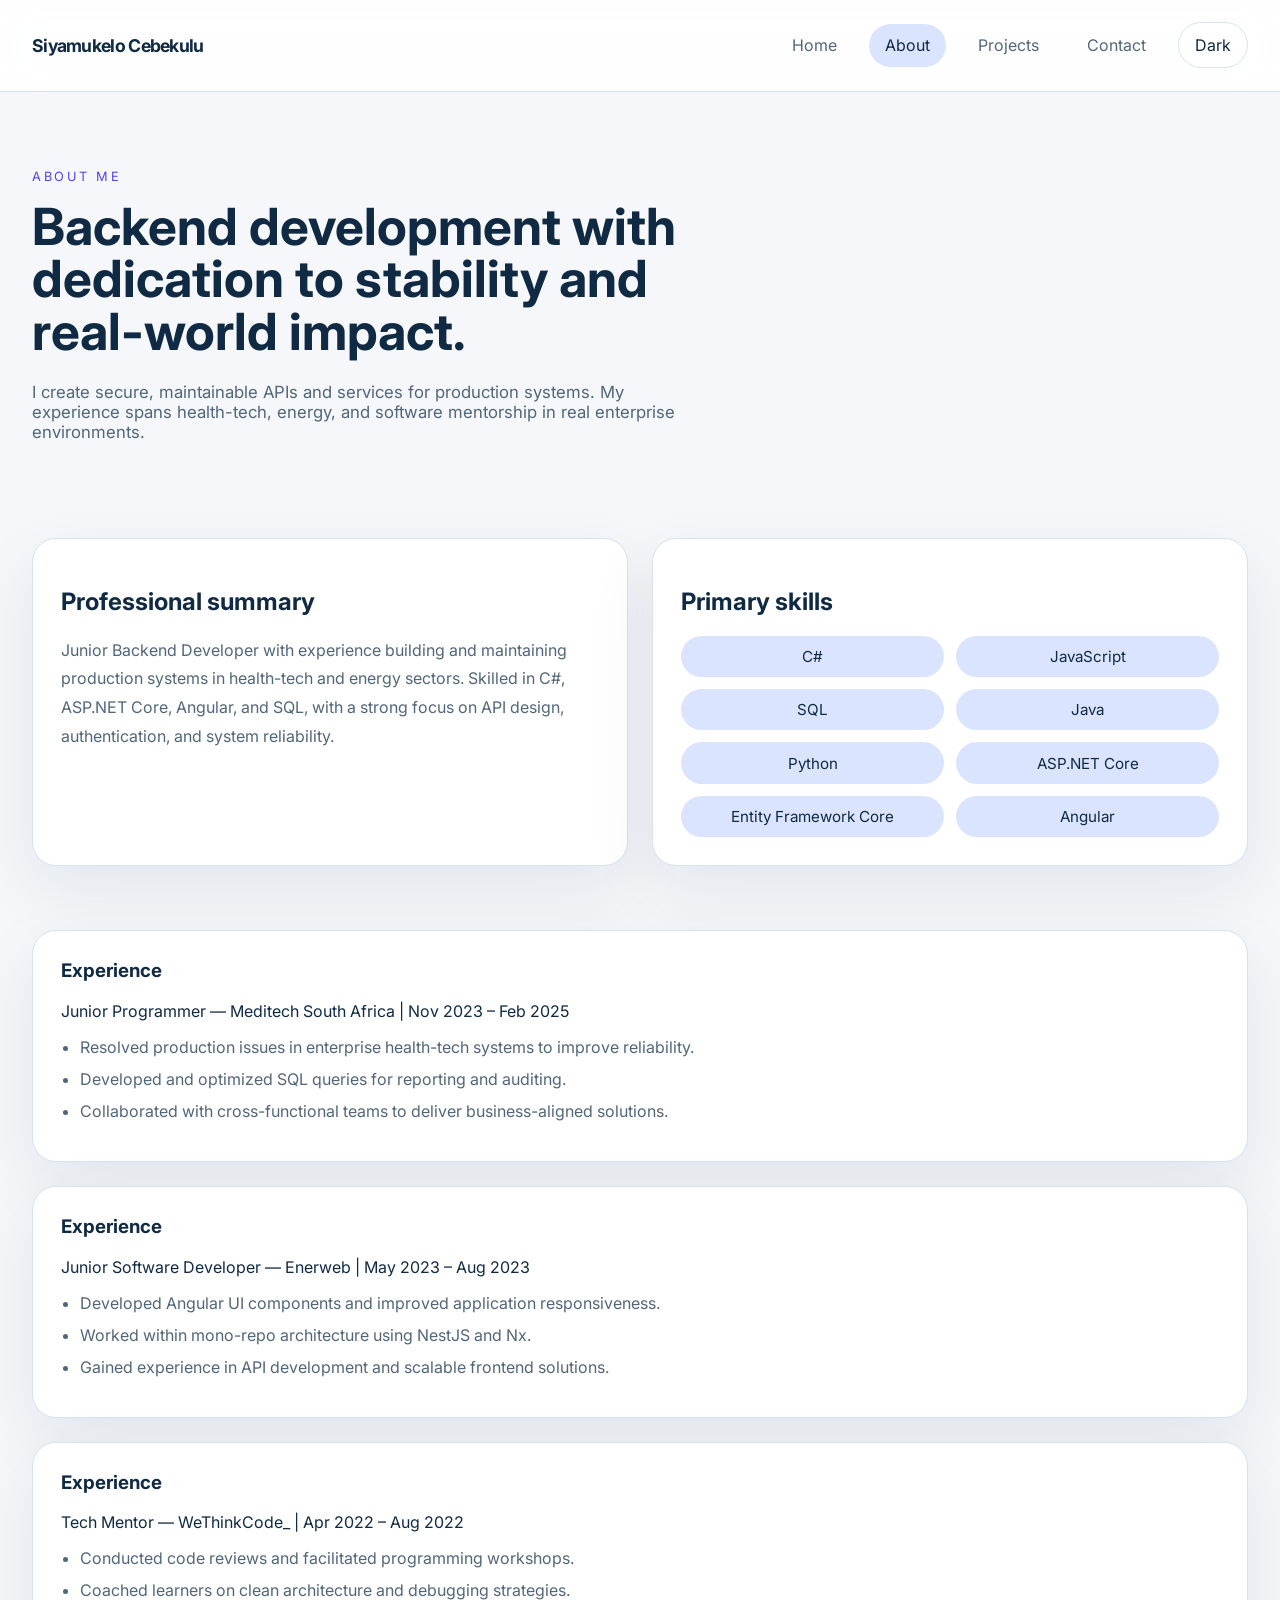
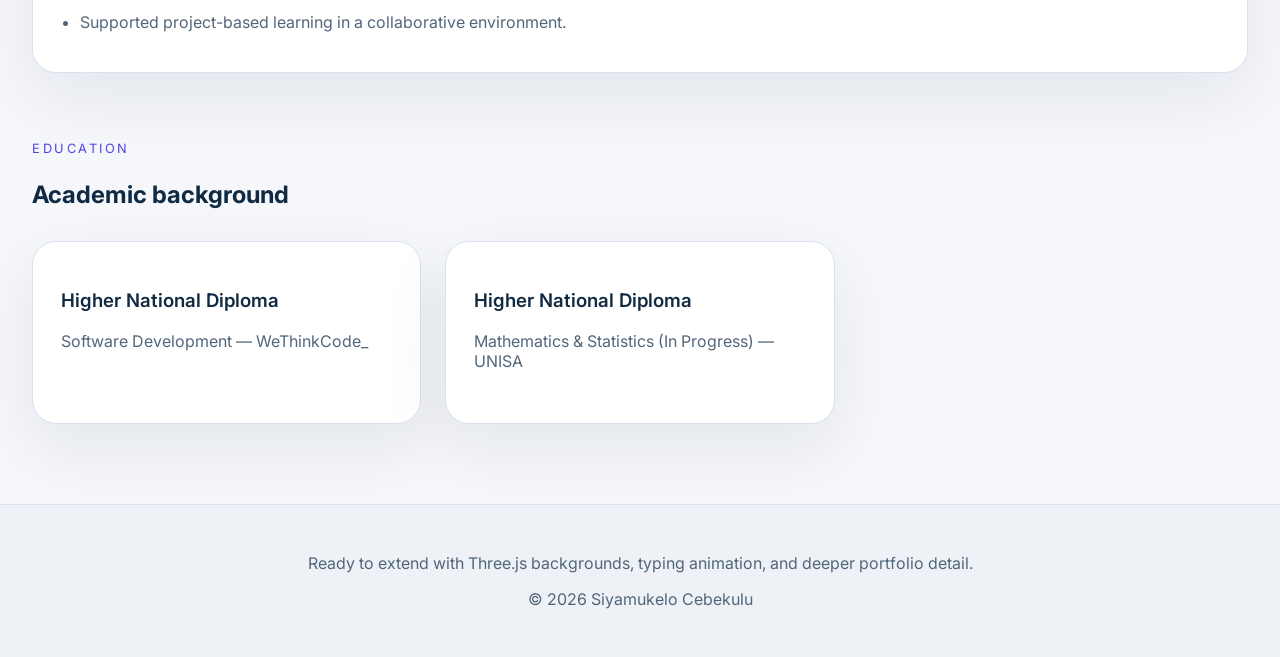
==== about.html @ 6a5db065 "Update portfolio with responsive multi-page layout, dark mode, contact validation, and hero illustra" ====
<!DOCTYPE html>
<html lang="en">
<head>
  <meta charset="UTF-8" />
  <meta name="viewport" content="width=device-width, initial-scale=1.0" />
  <title>About • Siyamukelo Cebekulu</title>
  <link rel="preconnect" href="https://fonts.googleapis.com" />
  <link rel="preconnect" href="https://fonts.gstatic.com" crossorigin />
  <link href="https://fonts.googleapis.com/css2?family=Inter:wght@300;400;500;600;700&family=Space+Grotesk:wght@400;500;600;700&display=swap" rel="stylesheet" />
  <link rel="stylesheet" href="css/style.css" />
</head>
<body>
  <div class="page-shell">
    <header class="site-header">
      <div class="brand">
        <a href="index.html">Siyamukelo Cebekulu</a>
      </div>
      <button class="nav-toggle" aria-label="Open navigation menu">
        <span></span>
        <span></span>
        <span></span>
      </button>
      <nav class="site-nav">
        <a href="index.html" class="nav-link">Home</a>
        <a href="about.html" class="nav-link active">About</a>
        <a href="projects.html" class="nav-link">Projects</a>
        <a href="contact.html" class="nav-link">Contact</a>
        <button class="theme-toggle" aria-label="Toggle dark mode">Dark</button>
      </nav>
    </header>

    <main>
      <section class="hero">
        <div class="hero-copy">
          <p class="eyebrow">About Me</p>
          <h1>Backend development with dedication to stability and real-world impact.</h1>
          <p class="hero-text">I create secure, maintainable APIs and services for production systems. My experience spans health-tech, energy, and software mentorship in real enterprise environments.</p>
        </div>
      </section>

      <section class="summary-grid">
        <article class="card summary-card">
          <h2>Professional summary</h2>
          <p>Junior Backend Developer with experience building and maintaining production systems in health-tech and energy sectors. Skilled in C#, ASP.NET Core, Angular, and SQL, with a strong focus on API design, authentication, and system reliability.</p>
        </article>

        <article class="card skills-card">
          <h2>Primary skills</h2>
          <div class="skill-list">
            <span>C#</span>
            <span>JavaScript</span>
            <span>SQL</span>
            <span>Java</span>
            <span>Python</span>
            <span>ASP.NET Core</span>
            <span>Entity Framework Core</span>
            <span>Angular</span>
          </div>
        </article>
      </section>

      <section class="featured-grid">
        <article class="card feature-card">
          <h3>Experience</h3>
          <p>Junior Programmer — Meditech South Africa | Nov 2023 – Feb 2025</p>
          <ul>
            <li>Resolved production issues in enterprise health-tech systems to improve reliability.</li>
            <li>Developed and optimized SQL queries for reporting and auditing.</li>
            <li>Collaborated with cross-functional teams to deliver business-aligned solutions.</li>
          </ul>
        </article>

        <article class="card feature-card">
          <h3>Experience</h3>
          <p>Junior Software Developer — Enerweb | May 2023 – Aug 2023</p>
          <ul>
            <li>Developed Angular UI components and improved application responsiveness.</li>
            <li>Worked within mono-repo architecture using NestJS and Nx.</li>
            <li>Gained experience in API development and scalable frontend solutions.</li>
          </ul>
        </article>

        <article class="card feature-card">
          <h3>Experience</h3>
          <p>Tech Mentor — WeThinkCode_ | Apr 2022 – Aug 2022</p>
          <ul>
            <li>Conducted code reviews and facilitated programming workshops.</li>
            <li>Coached learners on clean architecture and debugging strategies.</li>
            <li>Supported project-based learning in a collaborative environment.</li>
          </ul>
        </article>
      </section>

      <section class="reviews-section">
        <div class="section-header">
          <span class="eyebrow">Education</span>
          <h2>Academic background</h2>
        </div>
        <div class="review-grid">
          <div class="card review-card">
            <h3>Higher National Diploma</h3>
            <p>Software Development — WeThinkCode_</p>
          </div>
          <div class="card review-card">
            <h3>Higher National Diploma</h3>
            <p>Mathematics & Statistics (In Progress) — UNISA</p>
          </div>
        </div>
      </section>
    </main>

    <footer class="site-footer">
      <p>Ready to extend with Three.js backgrounds, typing animation, and deeper portfolio detail.</p>
      <p>© 2026 Siyamukelo Cebekulu</p>
    </footer>
  </div>
  <script src="js/main.js" defer></script>
</body>
</html>
---- css/style.css ----
﻿:root {
    --bg: #f5f7fb;
    --surface: #ffffff;
    --surface-strong: #eef2f7;
    --text: #102a43;
    --muted: #52667a;
    --accent: #4f46e5;
    --accent-soft: #dbe4ff;
    --border: #d8e2ef;
    --shadow: 0 24px 68px rgba(15, 23, 42, 0.08);
    --radius: 24px;
}

body {
    margin: 0;
    font-family: 'Inter', system-ui, sans-serif;
    background: var(--bg);
    color: var(--text);
    min-height: 100vh;
}

body.dark-mode {
    --bg: #08090f;
    --surface: #11141e;
    --surface-strong: #181c2c;
    --text: #f4f7ff;
    --muted: #98a5c2;
    --accent: #6d9dff;
    --accent-soft: #2a3151;
    --border: #29314d;
    --shadow: 0 24px 68px rgba(0, 0, 0, 0.35);
}

* {
    box-sizing: border-box;
}

img {
    max-width: 100%;
    display: block;
}

a {
    color: inherit;
}

button,
input,
textarea {
    font: inherit;
}

.page-shell {
    min-height: 100vh;
    display: flex;
    flex-direction: column;
}

.site-header {
    position: sticky;
    top: 0;
    z-index: 20;
    display: flex;
    align-items: center;
    justify-content: space-between;
    gap: 1rem;
    padding: 1.4rem 2rem;
    background: rgba(255, 255, 255, 0.88);
    border-bottom: 1px solid var(--border);
    backdrop-filter: blur(18px);
}

body.dark-mode .site-header {
    background: rgba(16, 18, 29, 0.88);
}

.brand a {
    text-decoration: none;
    font-size: 1.1rem;
    font-weight: 700;
    letter-spacing: -0.04em;
}

.nav-toggle {
    display: none;
    width: 2rem;
    height: 2rem;
    border: none;
    background: transparent;
    cursor: pointer;
    flex-direction: column;
    justify-content: space-between;
}

.nav-toggle span {
    display: block;
    width: 100%;
    height: 3px;
    border-radius: 999px;
    background: var(--text);
}

.site-nav {
    display: flex;
    align-items: center;
    gap: 1rem;
    flex-wrap: wrap;
}

.site-nav .nav-link {
    text-decoration: none;
    color: var(--muted);
    padding: 0.7rem 1rem;
    border-radius: 999px;
    transition: background 0.2s ease, color 0.2s ease;
}

.site-nav .nav-link.active,
.site-nav .nav-link:hover {
    background: var(--accent-soft);
    color: var(--text);
}

.theme-toggle {
    border: 1px solid var(--border);
    border-radius: 999px;
    padding: 0.75rem 1rem;
    background: var(--surface);
    color: var(--text);
    cursor: pointer;
    transition: transform 0.2s ease, background 0.2s ease;
}

.theme-toggle:hover {
    transform: translateY(-1px);
}

main {
    flex: 1;
}

.hero {
    display: grid;
    gap: 2rem;
    align-items: center;
    padding: 4rem 2rem 2rem;
}

.hero.hero-landing {
    grid-template-columns: 1.3fr 1fr;
}

.hero-copy {
    max-width: 650px;
}

.eyebrow {
    display: inline-block;
    margin-bottom: 1rem;
    color: var(--accent);
    text-transform: uppercase;
    font-size: 0.8rem;
    letter-spacing: 0.2em;
}

.hero h1 {
    font-size: clamp(2.6rem, 4vw, 4rem);
    line-height: 1.03;
    margin: 0;
}

.hero-text {
    margin: 1.5rem 0 2rem;
    max-width: 42rem;
    color: var(--muted);
    font-size: 1.05rem;
}

.hero-actions {
    display: flex;
    flex-wrap: wrap;
    gap: 1rem;
}

.button {
    border: none;
    border-radius: 999px;
    text-decoration: none;
    display: inline-flex;
    align-items: center;
    justify-content: center;
    padding: 0.95rem 1.75rem;
    font-weight: 600;
    cursor: pointer;
}

.button-primary {
    background: var(--accent);
    color: #fff;
}

.button-secondary {
    border: 1px solid var(--accent);
    background: transparent;
    color: var(--accent);
}

.hero-card {
    padding: 2rem;
    background: var(--surface);
    box-shadow: var(--shadow);
    border: 1px solid var(--border);
    display: grid;
    gap: 1.5rem;
}

.hero-illustration img {
    width: 100%;
    border-radius: 24px;
    display: block;
}

.hero-profile h2 {
    margin-bottom: 0.5rem;
}

.hero-role,
.profile-meta span {
    color: var(--muted);
}

.profile-meta {
    display: grid;
    gap: 0.5rem;
    margin: 1.25rem 0 1.5rem;
}

.profile-links {
    display: flex;
    flex-wrap: wrap;
    gap: 0.75rem;
}

.profile-links a {
    color: var(--accent);
    text-decoration: none;
}

.summary-grid,
.featured-grid,
.review-grid,
.contact-grid {
    display: grid;
    gap: 1.5rem;
    padding: 2rem;
}

.summary-grid {
    grid-template-columns: repeat(2, minmax(0, 1fr));
}

.summary-card,
.skills-card,
.feature-card,
.review-card,
.contact-card,
.info-card {
    background: var(--surface);
    border: 1px solid var(--border);
    border-radius: var(--radius);
    padding: 1.75rem;
    box-shadow: var(--shadow);
}

.summary-card p {
    color: var(--muted);
    line-height: 1.8;
}

.skill-list {
    display: grid;
    grid-template-columns: repeat(2, minmax(0, 1fr));
    gap: 0.75rem;
    margin-top: 1rem;
}

.skill-list span {
    display: inline-flex;
    align-items: center;
    justify-content: center;
    padding: 0.7rem 1rem;
    border-radius: 999px;
    background: var(--accent-soft);
    color: var(--text);
    font-size: 0.95rem;
}

.feature-card h3 {
    margin-top: 0;
}

.feature-card ul {
    margin: 1rem 0 0;
    padding-left: 1.2rem;
    color: var(--muted);
}

.feature-card li {
    margin-bottom: 0.75rem;
}

.section-header {
    padding: 2rem 2rem 0;
}

.section-header h2 {
    margin: 0.5rem 0 0;
}

.reviews-section {
    padding-bottom: 3rem;
}

.review-grid {
    grid-template-columns: repeat(3, minmax(0, 1fr));
}

.review-card p {
    margin-bottom: 1.5rem;
    color: var(--muted);
}

.review-card span,
.review-card h3 {
    color: var(--text);
    font-weight: 600;
}

.site-footer {
    padding: 2rem;
    border-top: 1px solid var(--border);
    text-align: center;
    color: var(--muted);
    background: var(--surface-strong);
}

input,
textarea {
    width: 100%;
    padding: 1rem 1rem;
    border-radius: 18px;
    border: 1px solid var(--border);
    background: var(--surface-strong);
    color: var(--text);
    resize: vertical;
}

input:focus,
textarea:focus {
    outline: none;
    border-color: var(--accent);
    box-shadow: 0 0 0 4px rgba(79, 70, 229, 0.12);
}

.form-field {
    display: grid;
    gap: 0.5rem;
    margin-bottom: 1rem;
}

.form-error {
    color: #b00020;
    font-size: 0.9rem;
    min-height: 1.25rem;
}

.form-success {
    margin-top: 1rem;
    padding: 1rem 1.25rem;
    border-radius: 18px;
    background: rgba(79, 70, 229, 0.12);
    color: var(--accent);
    font-weight: 600;
}

button[type="submit"] {
    background: var(--accent);
    color: #fff;
    border: none;
    border-radius: 999px;
    padding: 1rem 1.5rem;
    cursor: pointer;
    font-weight: 600;
}

button[type="submit"]:hover {
    filter: brightness(1.05);
}

.input-invalid {
    border-color: #b00020;
}

.visually-hidden {
    position: absolute;
    width: 1px;
    height: 1px;
    margin: -1px;
    padding: 0;
    border: 0;
    clip: rect(0 0 0 0);
    overflow: hidden;
}

@media (max-width: 1050px) {
    .hero {
        grid-template-columns: 1fr;
    }

    .summary-grid,
    .review-grid {
        grid-template-columns: 1fr;
    }
}

@media (max-width: 900px) {
    .site-header {
        padding: 1rem 1.25rem;
    }

    .nav-toggle {
        display: flex;
    }

    .site-nav {
        position: fixed;
        inset: 5rem 1rem auto auto;
        flex-direction: column;
        width: min(16rem, calc(100% - 2rem));
        padding: 1rem;
        border-radius: 24px;
        background: var(--surface);
        border: 1px solid var(--border);
        box-shadow: var(--shadow);
        transform: translateX(110%);
        opacity: 0;
        pointer-events: none;
        transition: transform 0.25s ease, opacity 0.25s ease;
    }

    .site-nav.open {
        transform: translateX(0);
        opacity: 1;
        pointer-events: auto;
    }

    .site-nav .nav-link,
    .theme-toggle {
        width: 100%;
    }

    .hero {
        padding-top: 2rem;
    }

    .featured-grid {
        padding: 2rem 1rem;
    }

    .site-footer {
        padding: 1.5rem 1rem 2rem;
    }
}

@media (max-width: 650px) {
    .hero-text {
        font-size: 1rem;
    }

    .button {
        width: 100%;
    }

    .nav-toggle {
        width: 1.9rem;
        height: 1.9rem;
    }
}
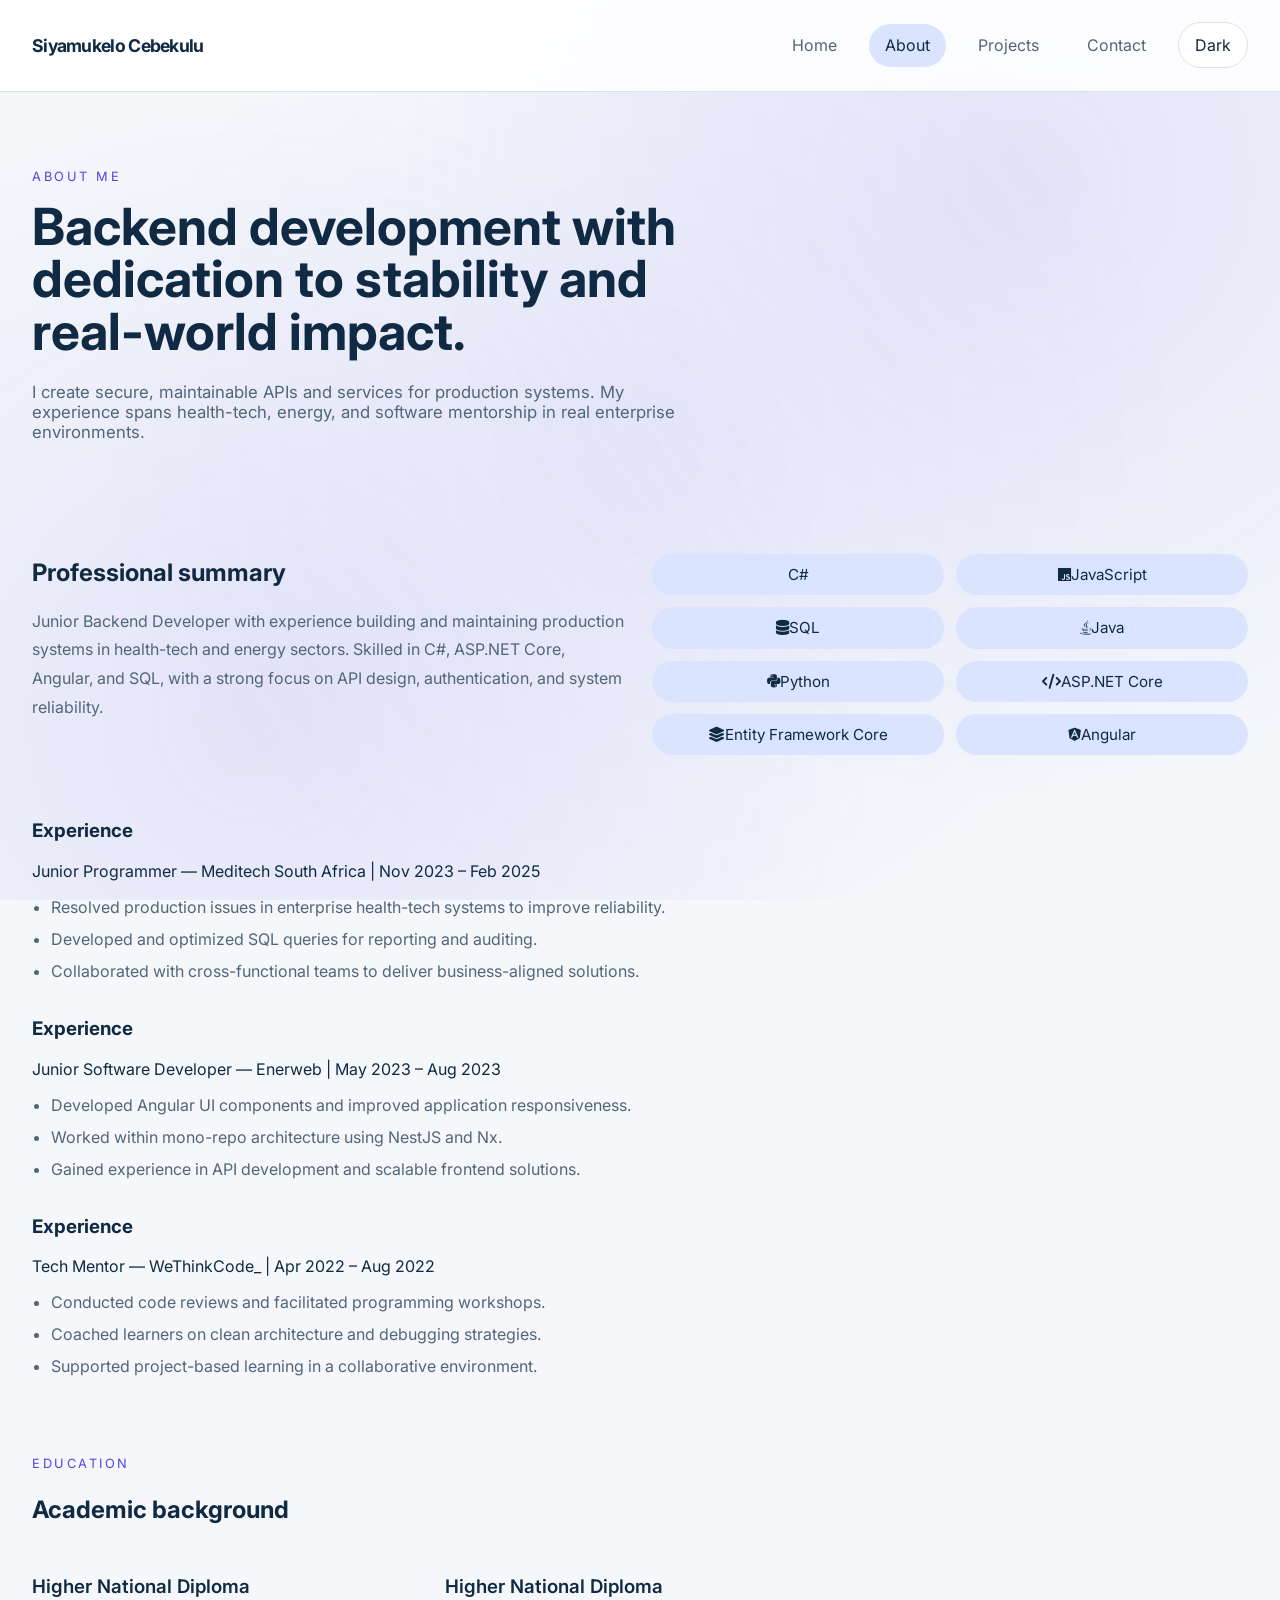
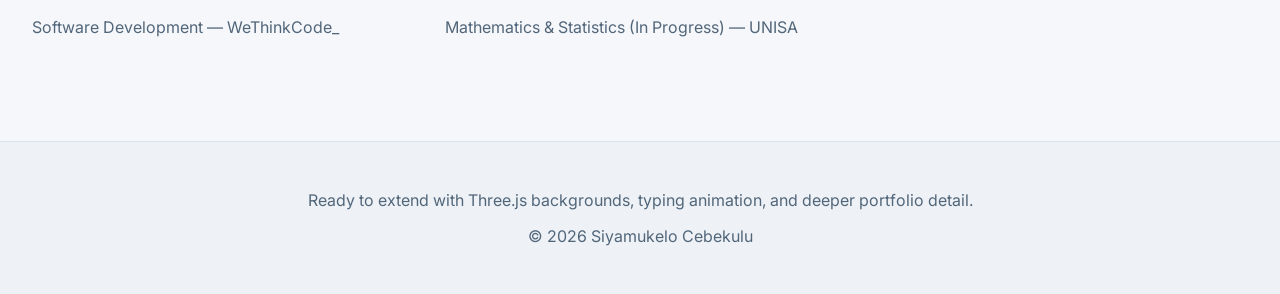
==== commit aacd1819: "Add icons to skills and links, background animations, custom cursor, and link project cards to GitHu" ====
--- a/about.html
+++ b/about.html
@@ -7,6 +7,7 @@
   <link rel="preconnect" href="https://fonts.googleapis.com" />
   <link rel="preconnect" href="https://fonts.gstatic.com" crossorigin />
   <link href="https://fonts.googleapis.com/css2?family=Inter:wght@300;400;500;600;700&family=Space+Grotesk:wght@400;500;600;700&display=swap" rel="stylesheet" />
+  <link rel="stylesheet" href="https://cdnjs.cloudflare.com/ajax/libs/font-awesome/6.4.0/css/all.min.css" />
   <link rel="stylesheet" href="css/style.css" />
 </head>
 <body>
@@ -44,19 +45,16 @@
           <p>Junior Backend Developer with experience building and maintaining production systems in health-tech and energy sectors. Skilled in C#, ASP.NET Core, Angular, and SQL, with a strong focus on API design, authentication, and system reliability.</p>
         </article>
 
-        <article class="card skills-card">
-          <h2>Primary skills</h2>
           <div class="skill-list">
-            <span>C#</span>
-            <span>JavaScript</span>
-            <span>SQL</span>
-            <span>Java</span>
-            <span>Python</span>
-            <span>ASP.NET Core</span>
-            <span>Entity Framework Core</span>
-            <span>Angular</span>
+            <span><i class="fab fa-csharp"></i> C#</span>
+            <span><i class="fab fa-js"></i> JavaScript</span>
+            <span><i class="fas fa-database"></i> SQL</span>
+            <span><i class="fab fa-java"></i> Java</span>
+            <span><i class="fab fa-python"></i> Python</span>
+            <span><i class="fas fa-code"></i> ASP.NET Core</span>
+            <span><i class="fas fa-layer-group"></i> Entity Framework Core</span>
+            <span><i class="fab fa-angular"></i> Angular</span>
           </div>
-        </article>
       </section>
 
       <section class="featured-grid">
@@ -114,6 +112,7 @@
       <p>© 2026 Siyamukelo Cebekulu</p>
     </footer>
   </div>
+  <div class="cursor"></div>
   <script src="js/main.js" defer></script>
 </body>
 </html>
--- a/css/style.css
+++ b/css/style.css
@@ -17,6 +17,40 @@
     background: var(--bg);
     color: var(--text);
     min-height: 100vh;
+    overflow-x: hidden;
+}
+
+body::before,
+body::after {
+    content: '';
+    position: fixed;
+    top: 0;
+    left: 0;
+    width: 100%;
+    height: 100%;
+    pointer-events: none;
+    z-index: -1;
+}
+
+body::before {
+    background: radial-gradient(circle at 20% 80%, rgba(79, 70, 229, 0.1) 0%, transparent 50%),
+                radial-gradient(circle at 80% 20%, rgba(79, 70, 229, 0.1) 0%, transparent 50%);
+    animation: float 20s ease-in-out infinite;
+}
+
+body::after {
+    background: radial-gradient(circle at 50% 50%, rgba(79, 70, 229, 0.05) 0%, transparent 70%);
+    animation: float-reverse 25s ease-in-out infinite;
+}
+
+@keyframes float {
+    0%, 100% { transform: translateY(0px) rotate(0deg); }
+    50% { transform: translateY(-20px) rotate(5deg); }
+}
+
+@keyframes float-reverse {
+    0%, 100% { transform: translateY(0px) rotate(0deg); }
+    50% { transform: translateY(20px) rotate(-5deg); }
 }
 
 body.dark-mode {
@@ -244,6 +278,9 @@
 .profile-links a {
     color: var(--accent);
     text-decoration: none;
+    display: inline-flex;
+    align-items: center;
+    gap: 0.5rem;
 }
 
 .summary-grid,
@@ -259,6 +296,7 @@
     grid-template-columns: repeat(2, minmax(0, 1fr));
 }
 
+    gap: 0.5rem;
 .summary-card,
 .skills-card,
 .feature-card,
@@ -482,7 +520,39 @@
     }
 
     .nav-toggle {
-        width: 1.9rem;
+ 
+
+/* Custom Cursor */
+.cursor {
+    position: fixed;
+    width: 20px;
+    height: 20px;
+    border-radius: 50%;
+    background: var(--accent);
+    pointer-events: none;
+    z-index: 9999;
+    transition: transform 0.1s ease;
+    mix-blend-mode: difference;
+}
+
+.cursor::before {
+    content: '';
+    position: absolute;
+    top: 50%;
+    left: 50%;
+    width: 4px;
+    height: 4px;
+    border-radius: 50%;
+    background: #fff;
+    transform: translate(-50%, -50%);
+}
+
+a:hover ~ .cursor,
+button:hover ~ .cursor,
+input:hover ~ .cursor,
+textarea:hover ~ .cursor {
+    transform: scale(1.5);
+}       width: 1.9rem;
         height: 1.9rem;
     }
 }
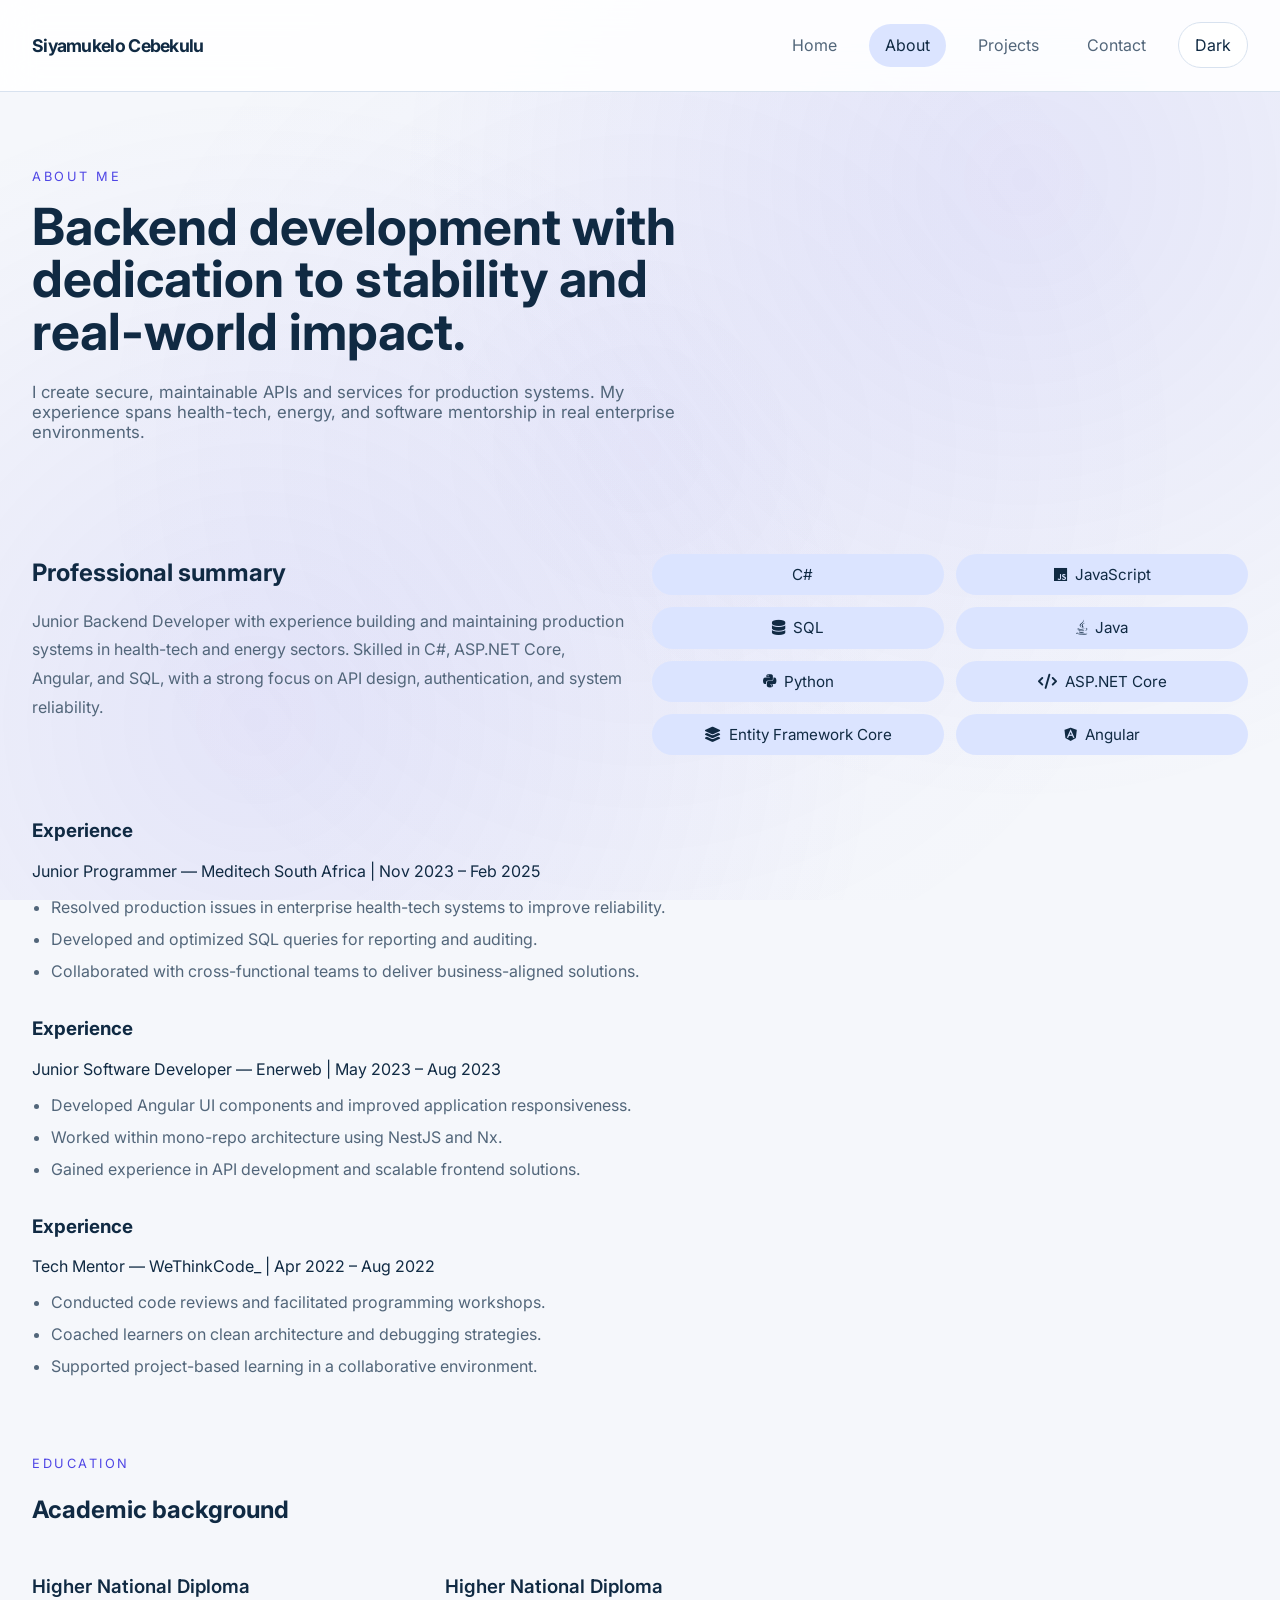
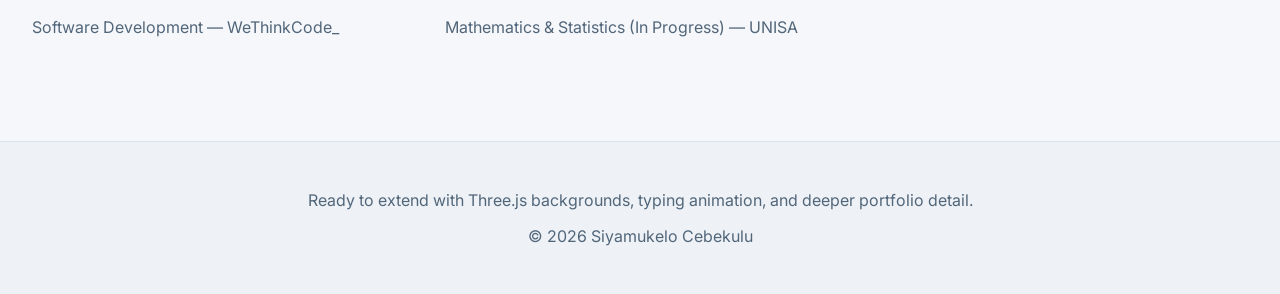
==== commit 03abba5d: "Add icons to README technologies, enhance project card hover animations, add favicon, and typewriter" ====
--- a/about.html
+++ b/about.html
@@ -4,6 +4,7 @@
   <meta charset="UTF-8" />
   <meta name="viewport" content="width=device-width, initial-scale=1.0" />
   <title>About • Siyamukelo Cebekulu</title>
+  <link rel="icon" type="image/svg+xml" href="assets/favicon.svg" />
   <link rel="preconnect" href="https://fonts.googleapis.com" />
   <link rel="preconnect" href="https://fonts.gstatic.com" crossorigin />
   <link href="https://fonts.googleapis.com/css2?family=Inter:wght@300;400;500;600;700&family=Space+Grotesk:wght@400;500;600;700&display=swap" rel="stylesheet" />
--- a/css/style.css
+++ b/css/style.css
@@ -210,6 +210,23 @@
     font-size: 1.05rem;
 }
 
+.typewriter {
+    overflow: hidden;
+    border-right: 2px solid var(--accent);
+    white-space: nowrap;
+    animation: typing 4s steps(40, end), blink-caret 0.75s step-end infinite;
+}
+
+@keyframes typing {
+    from { width: 0; }
+    to { width: 100%; }
+}
+
+@keyframes blink-caret {
+    from, to { border-color: transparent; }
+    50% { border-color: var(--accent); }
+}
+
 .hero-actions {
     display: flex;
     flex-wrap: wrap;
@@ -331,6 +348,20 @@
     background: var(--accent-soft);
     color: var(--text);
     font-size: 0.95rem;
+    gap: 0.5rem;
+}
+
+.feature-card {
+    text-decoration: none;
+    color: inherit;
+    display: block;
+    transition: transform 0.3s ease, box-shadow 0.3s ease, border-color 0.3s ease;
+}
+
+.feature-card:hover {
+    transform: translateY(-8px) scale(1.02);
+    box-shadow: 0 40px 120px rgba(15, 23, 42, 0.15);
+    border-color: var(--accent);
 }
 
 .feature-card h3 {
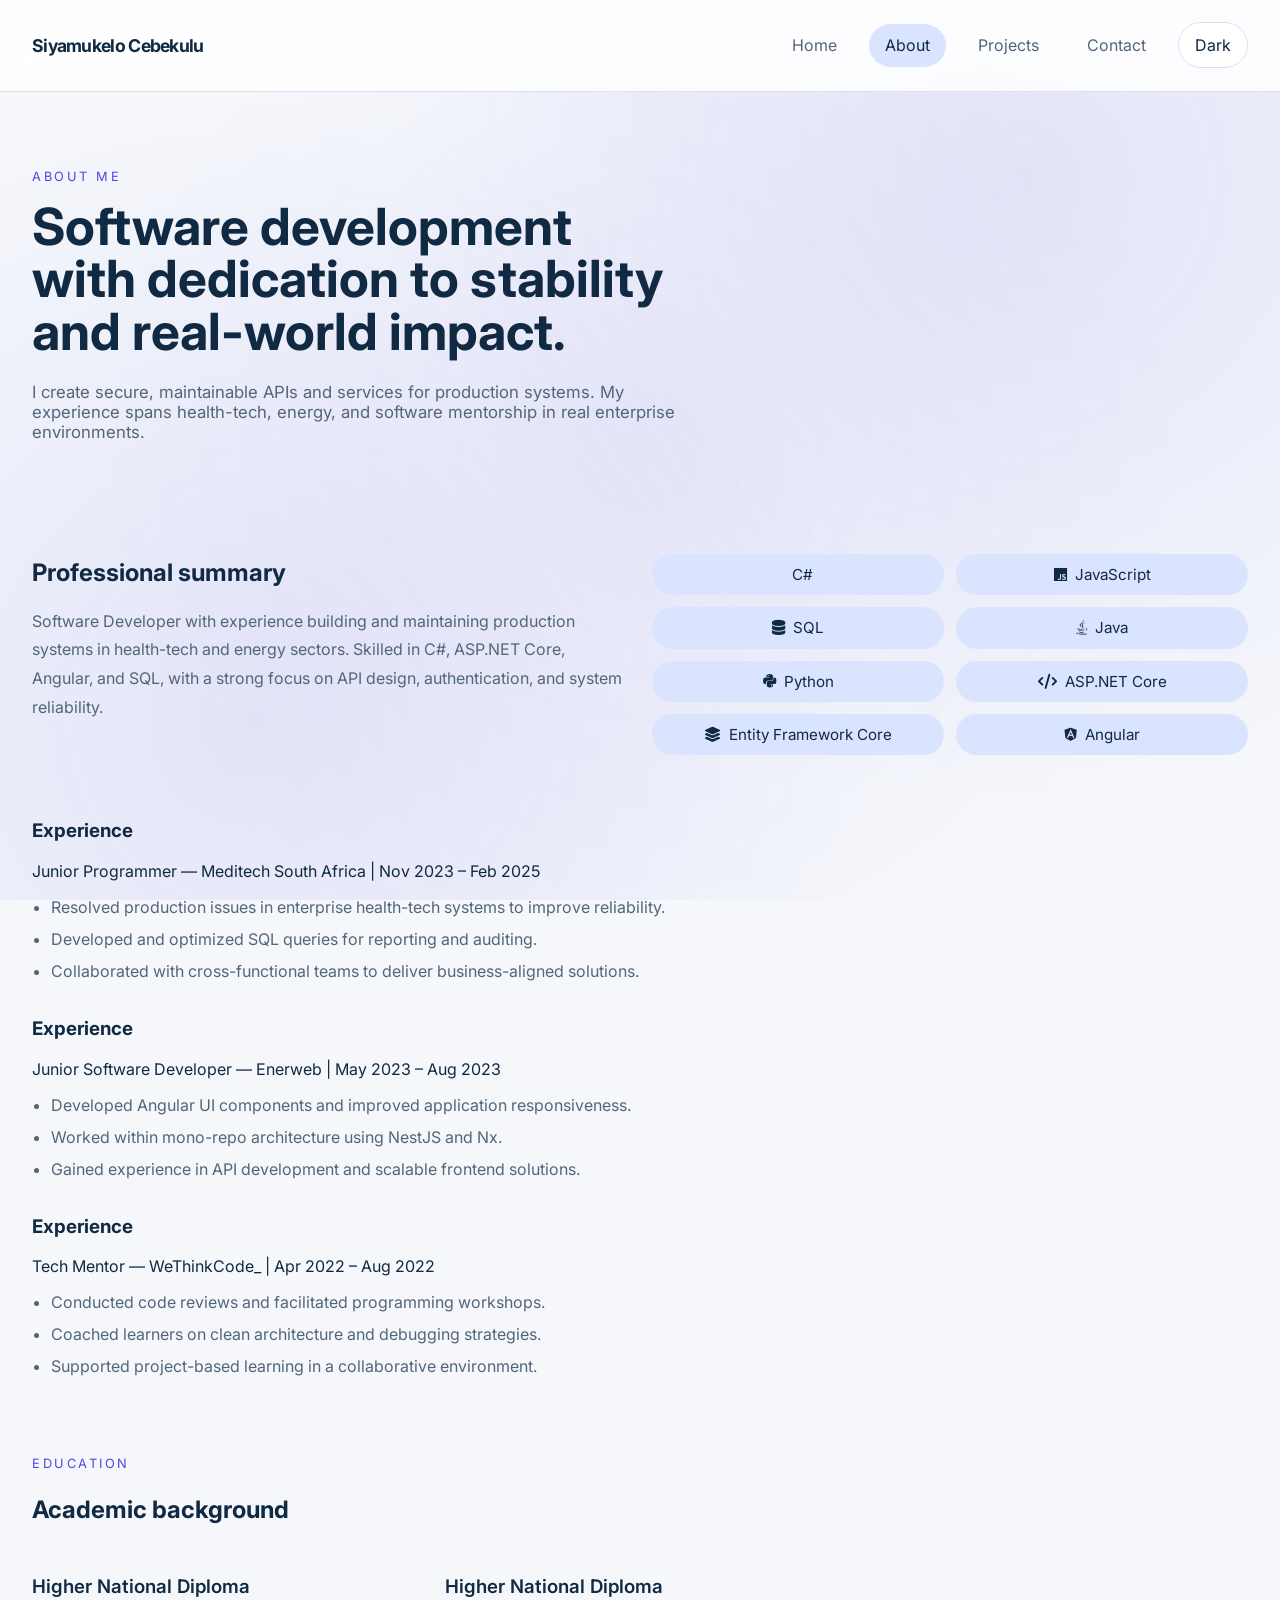
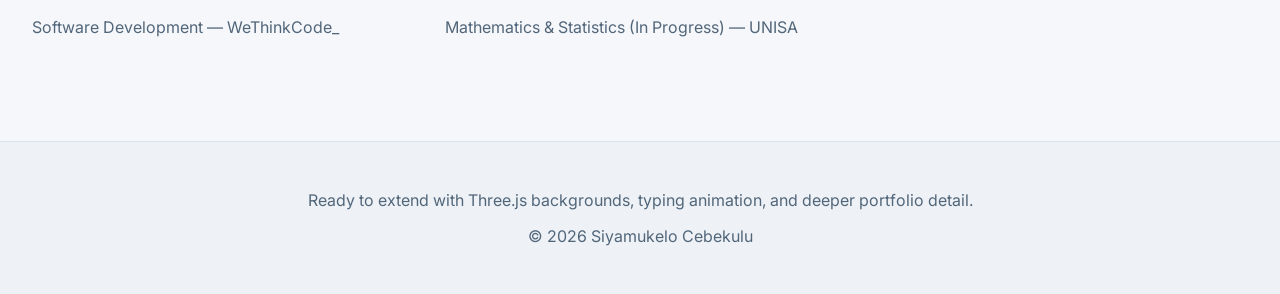
==== commit a7df5959: "fix: about details" ====
--- a/about.html
+++ b/about.html
@@ -35,7 +35,7 @@
       <section class="hero">
         <div class="hero-copy">
           <p class="eyebrow">About Me</p>
-          <h1>Backend development with dedication to stability and real-world impact.</h1>
+          <h1>Software development with dedication to stability and real-world impact.</h1>
           <p class="hero-text">I create secure, maintainable APIs and services for production systems. My experience spans health-tech, energy, and software mentorship in real enterprise environments.</p>
         </div>
       </section>
@@ -43,7 +43,7 @@
       <section class="summary-grid">
         <article class="card summary-card">
           <h2>Professional summary</h2>
-          <p>Junior Backend Developer with experience building and maintaining production systems in health-tech and energy sectors. Skilled in C#, ASP.NET Core, Angular, and SQL, with a strong focus on API design, authentication, and system reliability.</p>
+          <p>Software Developer with experience building and maintaining production systems in health-tech and energy sectors. Skilled in C#, ASP.NET Core, Angular, and SQL, with a strong focus on API design, authentication, and system reliability.</p>
         </article>
 
           <div class="skill-list">
